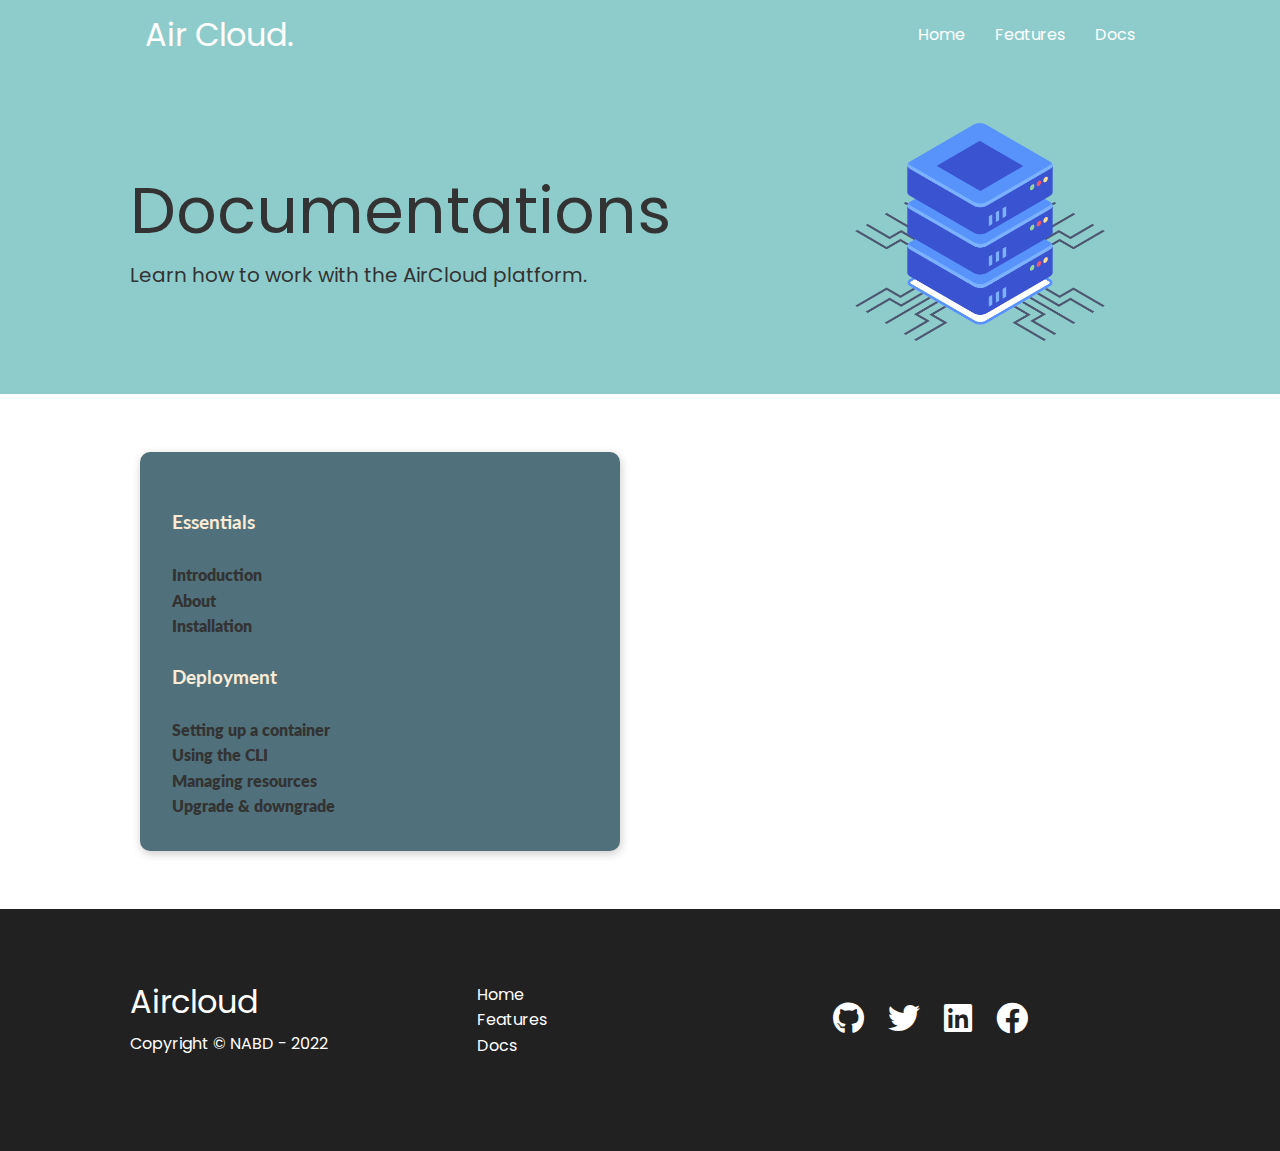
==== docs.html @ 31e045f5 "Aircloud-0.3" ====
<!DOCTYPE html>
<html lang="en">
<head>

    <link rel="stylesheet" href="https://cdnjs.cloudflare.com/ajax/libs/font-awesome/6.0.0/css/all.min.css" integrity="sha512-9usAa10IRO0HhonpyAIVpjrylPvoDwiPUiKdWk5t3PyolY1cOd4DSE0Ga+ri4AuTroPR5aQvXU9xC6qOPnzFeg==" crossorigin="anonymous" referrerpolicy="no-referrer" />
    <link rel="stylesheet" href="/css/utilities.css">
    <link rel="stylesheet" href="/css/styles.css">
    <title>Air Cloud - Cloud Hosting For Everyone</title>
</head>
<body>
    <!--NAVBAR-->
    <div class="navbar">
        <div class="container flex">
            <a href="index.html"><h1 class="logo">Air Cloud.</h1></a>
            <nav>
                <ul>
                    <li><a href="index.html">Home</a></li>
                    <li><a href="features.html">Features</a></li>
                    <li><a href="docs.html">Docs</a></li>
                </ul>
            </nav>
        </div>

    </div>

    <!-- Head-->
    <section class="docs-head bg-primary py-3">
        <div class="container grid">
            <div>
                <h1 class="xl">Documentations</h1>
                <p class="lead">
                    Learn how to work with the AirCloud platform.
                </p>
            </div>
            <img src="/images/data-server.png" alt="">
        </div>
    </section>

    <!-- Docs main-->
    <section class="docs-main my-4 colored">
        <div class="container grid">
            <div class="card bg-light p-3">
                <h3 class="my-2">Essentials</h3>
                <nav>
                    <ul>
                        <li><a href="#">Introduction</a></li>
                        <li><a href="#">About</a></li>
                        <li><a href="#">Installation</a></li>
                    </ul>
                </nav>

                <h3 class="my-2">Deployment</h3>
                <nav>
                    <ul>
                        <li><a href="#">Setting up a container</a></li>
                        <li><a href="#">Using the CLI</a></li>
                        <li><a href="#">Managing resources</a></li>
                        <li><a href="#">Upgrade & downgrade</a></li>
                    </ul>
                </nav>

            </div>
        </div>
    </section>
    <!-- Footer -->
    <footer class="footer bg-dark py-5">
        <div class="container grid grid-3">
            <div id="footer-title">
                <h1>Aircloud</h1>
                <p>Copyright &copy NABD - 2022</p>
            </div>
            <nav>
                <ul>
                    <li><a href="index.html">Home</a></li>
                    <li><a href="features.html">Features</a></li>
                    <li><a href="docs.html">Docs</a></li>
                </ul>
            </nav>
            <div class="social">
                <a href="#"><i class="fab fa-github fa-2x"></i>
                <a href="#"><i class="fab fa-twitter fa-2x"></i>
                <a href="#"><i class="fab fa-linkedin fa-2x"></i> 
                <a href="#"><i class="fab fa-facebook fa-2x"></i> 
            </div>
        </div>
    </footer>
</body>
</html>
---- css/utilities.css ----
.container {
    max-width: 1100px;
    margin: 0 auto;
    overflow: hidden;
    padding: 0 40px;
}

.card {
    background-color: #fff;
    border-radius: 10px;
    box-shadow: 1px 3px 10px rgba(0, 0, 0, .2);
    padding: 20px;
    margin: 10px;
}

.btn {
    display: inline-block;
    font-size: 16px;
    padding: 10px 30px;
    cursor: pointer;
    background: var(--primary-color);
    color: #fff;
    border: none;
    border-radius: 5px;
}

.btn-outline {
    background-color: transparent;
    border: 1px #fff solid;
}

.btn:hover {
    transform: scale(0.98);
}

/* Backgrounds & Colored buttons */
.bg-primary, 
.btn-primary {
    background-color: var(--primary-color);
}

.bg-secondary, 
.btn-secondary {
    background-color: var(--third-color);
}

.bg-dark, 
.btn-dark {
    background-color: var(--fourth-color);
}

.bg-primary a, 
.btn-primary a,
.bg-secondary a, 
.btn-secondary a,
.bg-dark a, 
.btn-dark a {
    color: #fff;
}

.bg-light, 
.btn-light {
    background-color: var(--secondary-color);
}

/* Text sizez */
.lead {
    font-size: 20px;
}

.sm {
    font-size: 1rem;
}

.md {
    font-size: 2rem;
}

.lg {
    font-size: 3rem;
}

.xl {
    font-size: 4rem;
}

.text-center {
    text-align: center;
}

.flex {
    display: flex;
    justify-content: center;
    align-items: center;
    height: 100%;
}

.grid {
    display: grid;
    grid-template-columns: repeat(2, 1fr);
    gap: 20px;
    height: 100%;
    justify-content: center;
    align-items: center;
}

.grid-3 {
    grid-template-columns: repeat(3, 1fr);
}

/* Margin */
.my-1 {
    margin: 1rem 0;
}

.my-2 {
    margin: 1.5rem 0;
}

.my-3 {
    margin: 2rem 0;
}

.my-4 {
    margin: 3rem 0;
}

.my-5 {
    margin: 4rem 0;
}

.m-1 {
    margin: 1rem;
}

.m-2 {
    margin: 1.5rem;
}

.m-3 {
    margin: 2rem;
}

.m-4 {
    margin: 3rem;
}

.m-5 {
    margin: 4rem;
}

/* Paddings */
.py-1 {
    padding: 1rem 0;
}

.py-2 {
    padding: 1.5rem 0;
}

.py-3 {
    padding: 2rem 0;
}

.py-4 {
    padding: 3rem 0;
}

.py-5 {
    padding: 4rem 0;
}

.p-1 {
    padding: 1rem;
}

.p-2 {
    padding: 1.5rem;
}

.p-3 {
    padding: 2rem;
}

.p-4 {
    padding: 3rem;
}

.p-5 {
    padding: 4rem;
}
---- css/styles.css ----
@import url('https://fonts.googleapis.com/css2?family=Poppins:wght@400;500;700&display=swap');
@import url('https://fonts.googleapis.com/css2?family=Lato:wght@100&display=swap');

:root {
    --primary-color: #8ecccc;
    --secondary-color: #50717b;
    --third-color: #3a4042;
    --fourth-color: #212121;
}

* {
    box-sizing: border-box;
    padding: 0;
    margin: 0;
}

body {
    font-family: 'poppins',sans-serif;
    color: #333;
    line-height: 1.6;
}

ul {
    list-style-type: none;
}

a {
    text-decoration: none;
    color: #333;
}

h1, h2 {
    font-weight: 400;
    line-height: 1.2;
    margin: 10px 0;
}

p {
    margin: 10px 0;
}

img {
    width: 100%;
}

/* NAVBAR STYLE */
.navbar {
    background-color: var(--primary-color);
    color: #fff;
    height: 70px;
}

.navbar ul {
    display: flex;
}

.navbar a {
    color: #fff;
    padding: 10px;
    margin: 0 5px;
    transition: transform 1s ease-in;
}

.navbar a:hover {
    border-bottom: 2px #fff solid;
}

.navbar .flex {
    justify-content: space-between;
}

.navbar .logo:hover {
    text-shadow: 2px 2px 5px #030303;
    transform: scale(1.05);
}

/* Showcase */
.showcase {
    height: 400px;
    background-color: var(--primary-color);
    color: #333;
    position: relative;
}

.showcase h1 {
    font-size: 40px;
}

.showcase p {
    margin: 20px 0;
}

.showcase .grid {
    overflow: visible;
    grid-template-columns: 55% 45%;
    gap: 30px;
}

.showcase-form {
    position: relative;
    top: 60px;
    height: 350px;
    width: 400px;
    padding: 40px;
    z-index: 100;
    justify-self: flex-end;
}

.showcase-form .form-control {
    margin: 30px;
}

.showcase-form input[type='text'],
.showcase-form input[type='email'] {
    border: 0;
    border-bottom: 1px solid #b4becb;
    width: 100%;
    padding: 3px;
    font-size: 16px;
}

.showcase-form input:focus {
    outline: none;
}

.showcase::before,
.showcase::after {
    content: '';
    position: absolute;
    height: 100px;
    bottom: -70px;
    right: 0;
    left: 0;
    background: #fff;
    transform: skewY(-3deg);
    -webkit-transform: skewY(-3deg);
    -moz-transform: skewY(-3deg);
    -ms-transform: skewY(-3deg);
}

/* Stats */
.stats {
    padding-top: 100px;
}

.stats-heading {
    max-width: 500px;
    margin: auto;
    font-weight: 400;
}

.stats .grid h3 {
    font-size: 35px;
    font-weight: 200;
}

.stats .grid p {
    font-size: 20px;
    font-weight: bold;
}

/* Cli */
.cli .grid {
    grid-template-columns: repeat(3, 1fr);
    grid-template-rows: repeat(2, 1fr);
}

.cli .grid > *:first-child {
    grid-column: 1/ span 2;
    grid-row: 1/ span 2;
    width: 60%;
    justify-self: center;
}

/* Cloud */
.cloud .grid {
    grid-template-columns: 4fr 2fr;
    width: 100%;
}

/* Languages */
.languages .flex{
    flex-wrap: nowrap;
}

.languages .card {
    text-align: center;
    margin: 18px 10px 40px;
    transition: transform 0.2s ease-in;
}

.languages .card h4 {
    font-size: 20px;
    margin-bottom: 10px;
    font-weight: 300;
}

.languages .card:hover {
    transform: translateY(-15px);
}

/* Features */
.features-head img, .docs-head img{
    width: 260px;
    justify-self: flex-end;
    margin-right: 40px;
}

.features-sub-head img {
    width: 300px;
    justify-self: flex-end;
}


.features-sub-head {
    color: aliceblue;
    font-family: 'Lato';
    font-weight: 600;
}

.features-sub-head h1 {
    font-weight: bolder;
}


.features-main .card > i {
    font-size: 16px;

}

.features-main p {
    font-size: 16px;
    font-family: 'Courier New', Courier, monospace;
}

.features-main .grid {
    padding: 30px;
}

.features-main .card {
    transition: transform 0.2s ease-in;
}

.features-main .card:hover {
    transform: translateY(-8px);
}

.features-main .grid > *:first-child {
    grid-column: 1 / span 3;
}

.features-main .grid > *:nth-child(2) {
    grid-column: 1 / span 2;
}


/* Footer */
#footer-title {
    color: #fff;
}

.footer .social a {
    margin: 0 10px;
}


/* Tablets and under */
@media(max-width: 768px) {
    .grid,
    .showcase .grid,
    .stats .grid,
    .cli .grid,
    .cloud .grid {
        grid-template-columns: 1fr;
        grid-template-rows: 1fr;
    }

    .showcase {
        height: auto;
    }

    .showcase-text {
        text-align: center;
        margin-top: 40px;
    }

    .showcase-form {
        justify-self: center;
        margin: auto;
    }

    .cloud img {
        width: 40%;
        justify-self: center;
    }
}


/* Mobile */
@media(max-width: 590px) {
    .navbar {
        height: 110px;
    }

    .navbar .flex {
        flex-direction: column;
    }

    .navbar ul {
        padding: 10px;
        background-color: rgba(0, 0, 0, .1);
        border-radius: 5px;
    }
    
    .cloud img {
        width: 30%;
        justify-self: center;
    }

    .languages .flex{
        flex-wrap: wrap;
    }

    .card h4, img {

        width: 70px;
    }
}

.colored {
    color: antiquewhite;
    font-family: 'Lato', open sans;
    font-weight: 800;
}
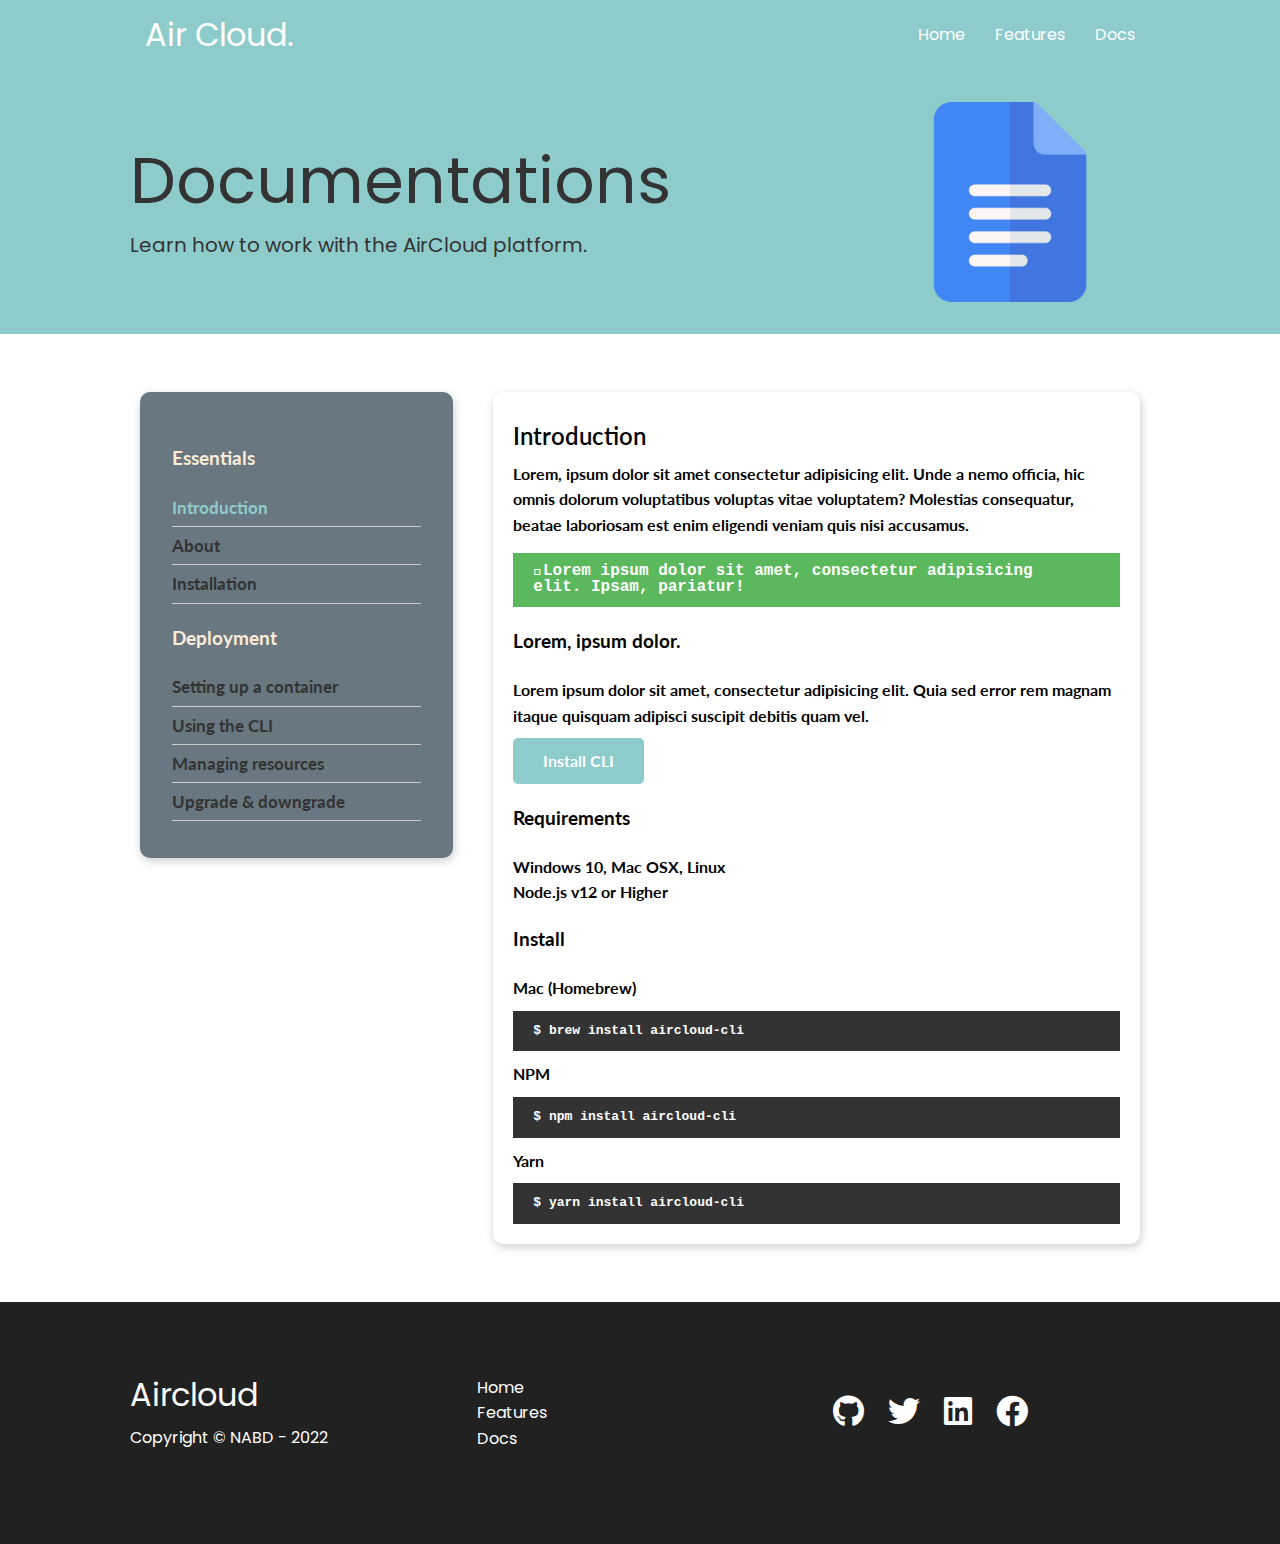
==== commit bc0f1f96: "Aircloud-1.0" ====
--- a/docs.html
+++ b/docs.html
@@ -27,23 +27,23 @@
     <section class="docs-head bg-primary py-3">
         <div class="container grid">
             <div>
-                <h1 class="xl">Documentations</h1>
-                <p class="lead">
+                <h1 class="xl" id="docs-title">Documentations</h1>
+                <p class="lead" id="docs-sub-title">
                     Learn how to work with the AirCloud platform.
                 </p>
             </div>
-            <img src="/images/data-server.png" alt="">
+            <img src="/images/google-docs.png" alt="">
         </div>
     </section>
 
     <!-- Docs main-->
     <section class="docs-main my-4 colored">
         <div class="container grid">
-            <div class="card bg-light p-3">
+            <div class="card bg-grey p-3">
                 <h3 class="my-2">Essentials</h3>
                 <nav>
                     <ul>
-                        <li><a href="#">Introduction</a></li>
+                        <li><a href="#" class="text-primary">Introduction</a></li>
                         <li><a href="#">About</a></li>
                         <li><a href="#">Installation</a></li>
                     </ul>
@@ -59,6 +59,33 @@
                     </ul>
                 </nav>
 
+            </div>
+            <div class="card" id="docs-sub-head">
+                <h2 id="docs-sub-head-title">Introduction</h2>
+                <p>Lorem, ipsum dolor sit amet consectetur adipisicing elit. Unde a nemo officia, hic omnis dolorum voluptatibus voluptas vitae voluptatem? Molestias consequatur, beatae laboriosam est enim eligendi veniam quis nisi accusamus.</p>
+
+                <div class="alert alert-success">
+                    <i id="info" class="fas fa-info">Lorem ipsum dolor sit amet, consectetur adipisicing elit. Ipsam, pariatur!</i>
+                </div>
+
+                <h3>Lorem, ipsum dolor.</h3>
+                <p>Lorem ipsum dolor sit amet, consectetur adipisicing elit. Quia sed error rem magnam itaque quisquam adipisci suscipit debitis quam vel.</p>
+                <a href="#" class="btn btn-primary">Install CLI</a>
+                
+                <h3>Requirements</h3>
+                <ul>
+                    <li>Windows 10, Mac OSX, Linux</li>
+                    <li>Node.js v12 or Higher</li>
+                </ul>
+
+                <h3>Install</h3>
+                <p>Mac (Homebrew)</p>
+                <pre><code>$ brew install aircloud-cli</code></pre>
+                <p>NPM</p>
+                <pre><code>$ npm install aircloud-cli</code></pre>
+                <p>Yarn</p>
+                <pre><code>$ yarn install aircloud-cli</code></pre>
+                
             </div>
         </div>
     </section>
--- a/css/utilities.css
+++ b/css/utilities.css
@@ -49,6 +49,15 @@
     background-color: var(--fourth-color);
 }
 
+.bg-grey {
+    background-color: rgb(105, 119, 128);
+}
+
+.bg-light, 
+.btn-light {
+    background-color: var(--secondary-color);
+}
+
 .bg-primary a, 
 .btn-primary a,
 .bg-secondary a, 
@@ -58,10 +67,27 @@
     color: #fff;
 }
 
-.bg-light, 
-.btn-light {
-    background-color: var(--secondary-color);
-}
+/* Text colors */
+.text-primary {
+    color: var(--primary-color);
+}
+
+.text-secondary {
+    color: var(--third-color);
+}
+
+.text-dark {
+    color: var(--fourth-color);
+}
+
+.text-grey {
+    color: rgb(105, 119, 128);
+}
+
+.text-light {
+    color: var(--secondary-color);
+}
+
 
 /* Text sizez */
 .lead {
@@ -86,6 +112,28 @@
 
 .text-center {
     text-align: center;
+}
+
+/* Alert */
+.alert {
+    background-color: var(--secondary-color);
+    padding: 10px 20px;
+    font-weight: bold;
+    margin: 15px 0;
+}
+
+.alert i {
+    margin-right: 10px;
+}
+
+.alert-success {
+   background-color: var(--success-color);
+   color: white;
+}
+
+.alert-error {
+    background-color: var(--error-color);
+    color: white;
 }
 
 .flex {
@@ -188,4 +236,5 @@
 
 .p-5 {
     padding: 4rem;
-}+}
+
--- a/css/styles.css
+++ b/css/styles.css
@@ -6,6 +6,8 @@
     --secondary-color: #50717b;
     --third-color: #3a4042;
     --fourth-color: #212121;
+    --success-color: #5cb85c;
+    --error-color: #d9534f;
 }
 
 * {
@@ -41,6 +43,17 @@
 
 img {
     width: 100%;
+}
+
+code, pre {
+    background: #333;
+    color: #fff;
+    padding: 10px;
+}
+
+.hidden {
+    visibility: hidden;
+    height: 0;
 }
 
 /* NAVBAR STYLE */
@@ -94,6 +107,10 @@
     overflow: visible;
     grid-template-columns: 55% 45%;
     gap: 30px;
+}
+
+.showcase-text {
+    animation: slideInFromLeft 1s ease-in;
 }
 
 .showcase-form {
@@ -104,6 +121,7 @@
     padding: 40px;
     z-index: 100;
     justify-self: flex-end;
+    animation: slideInFromRight 1s ease-in;
 }
 
 .showcase-form .form-control {
@@ -141,6 +159,7 @@
 /* Stats */
 .stats {
     padding-top: 100px;
+    animation: slideInFromBottom 1s ease-in;
 }
 
 .stats-heading {
@@ -163,6 +182,7 @@
 .cli .grid {
     grid-template-columns: repeat(3, 1fr);
     grid-template-rows: repeat(2, 1fr);
+    animation: slideInFromBottom 1s ease-in;
 }
 
 .cli .grid > *:first-child {
@@ -204,6 +224,7 @@
     width: 260px;
     justify-self: flex-end;
     margin-right: 40px;
+    animation: slideInFromBottom 1s ease-in;
 }
 
 .features-sub-head img {
@@ -218,8 +239,8 @@
     font-weight: 600;
 }
 
-.features-sub-head h1 {
-    font-weight: bolder;
+#head-title-feat {
+    animation: slideInFromLeft 1s ease-in;
 }
 
 
@@ -235,6 +256,7 @@
 
 .features-main .grid {
     padding: 30px;
+    
 }
 
 .features-main .card {
@@ -253,6 +275,54 @@
     grid-column: 1 / span 2;
 }
 
+
+/* Docs */
+#docs-sub-head {
+    color: #030303;
+    animation: slideInFromBottom .6s ease-in-out;
+}
+
+#docs-sub-head-title {
+    font-weight: 600;
+    
+
+}
+
+#docs-title {
+    animation: slideInFromLeft 1s ease-in;
+}
+
+#docs-sub-title {
+    animation: slideInFromLeft 1s ease-in;
+}
+
+.docs-head img {
+    width: 200px;
+}
+
+.docs-main .grid {
+    grid-template-columns: 1fr 2fr;
+    align-items: flex-start;
+    animation: slideInFromLeft .5s ease-in-out;
+}
+
+.docs-main nav li {
+    font-size: 17px;
+    padding-bottom: 5px;
+    margin-bottom: 5px;
+    border-bottom: 1px #ccc solid;
+    animation: slideInFromLeft .6s ease-in-out;
+}
+
+#info {
+    font-family:'Courier New', Courier, monospace;
+    
+}
+
+.docs-main h3 {
+    margin: 20px 0;
+    animation: slideInFromLeft .6s ease-in-out;
+}
 
 /* Footer */
 #footer-title {
@@ -262,6 +332,49 @@
 .footer .social a {
     margin: 0 10px;
 }
+
+/* Animations */
+@keyframes slideInFromLeft {
+    0% {
+        transform: translateX(-100%);
+    }
+
+    100% {
+        transform: translateX(0);
+    }
+}
+
+@keyframes slideInFromRight{
+    0% {
+        transform: translateX(100%);
+    }
+
+    100% {
+        transform: translateX(0);
+    }
+}
+
+@keyframes slideInFromTop {
+    0% {
+        transform: translateY(-100%)
+    }
+
+    100% {
+        transform: translateX(0);
+    }
+}
+
+@keyframes slideInFromBottom{
+    0% {
+        transform: translateY(100%);
+    }
+
+    100% {
+        transform: translateX(0);
+    }
+}
+
+
 
 
 /* Tablets and under */
@@ -270,7 +383,7 @@
     .showcase .grid,
     .stats .grid,
     .cli .grid,
-    .cloud .grid {
+    .cloud .grid, .features-main .grid, .docs-main .grid {
         grid-template-columns: 1fr;
         grid-template-rows: 1fr;
     }
@@ -287,6 +400,23 @@
     .showcase-form {
         justify-self: center;
         margin: auto;
+    }
+
+    .cli .grid > *:first-child {
+        grid-column: 1;
+        grid-row: 1;
+    }
+
+    .features-head, .features-sub-head, .docs-head {
+        text-align: center;
+    }
+
+    .features-head img, .features-sub-head img, .docs-head img {
+        justify-self:  center;
+    }
+
+    .features-main .grid > *:first-child, .features-main .grid > *:nth-child(2) {
+        grid-column: 1;
     }
 
     .cloud img {
@@ -330,5 +460,5 @@
 .colored {
     color: antiquewhite;
     font-family: 'Lato', open sans;
-    font-weight: 800;
+    font-weight: bolder;
 }